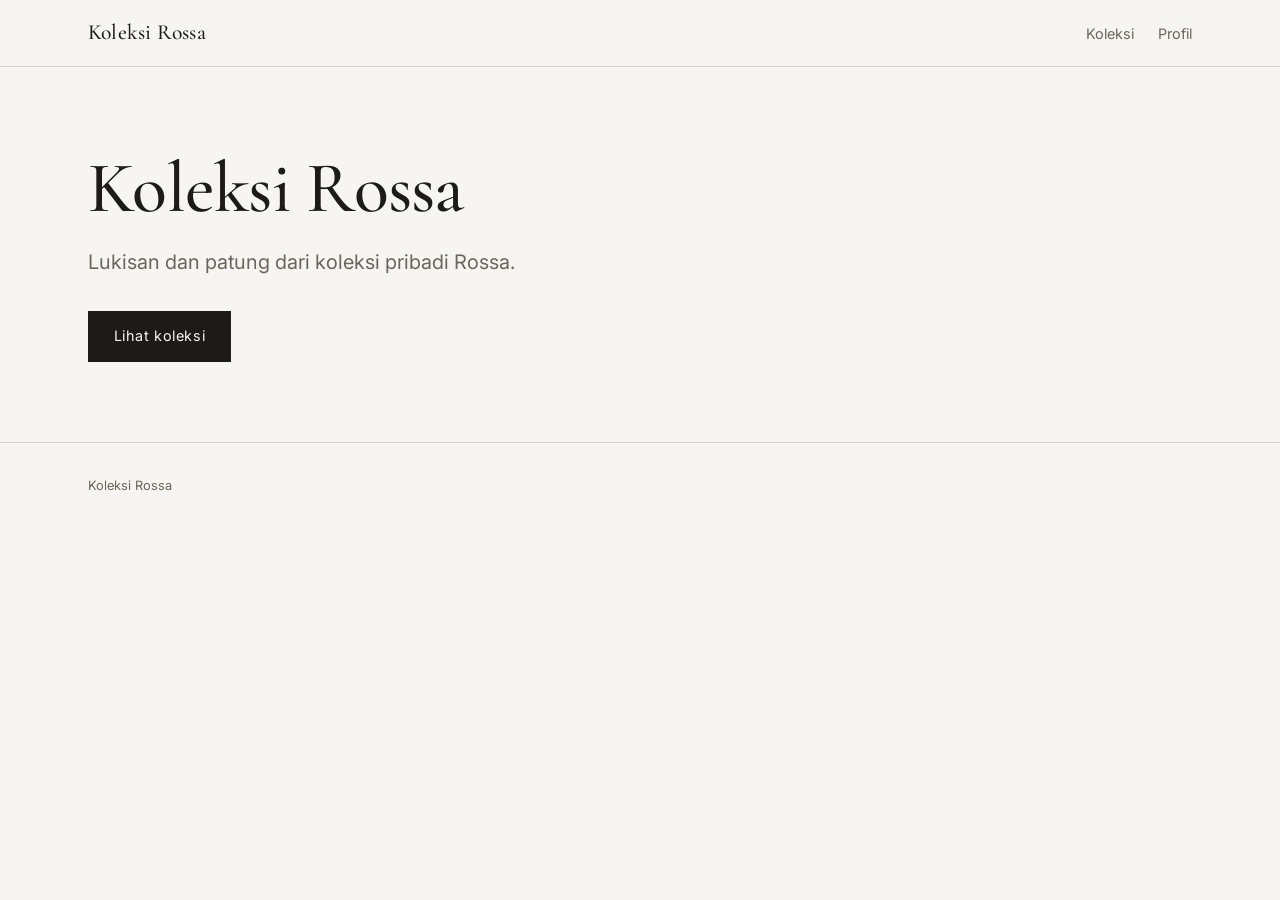
==== index.html @ 0be3bfe4 "Bangun katalog statis Koleksi Rossa Beranda, koleksi dengan filter berbasis kategori tayang, detail " ====
<!doctype html>
<html lang="id">
<head>
<meta charset="utf-8">
<meta name="viewport" content="width=device-width, initial-scale=1">
<title>Koleksi Rossa</title>
<meta name="description" content="Lukisan dan patung dari koleksi pribadi Rossa.">
<link rel="preconnect" href="https://fonts.googleapis.com">
<link rel="preconnect" href="https://fonts.gstatic.com" crossorigin>
<link rel="stylesheet" href="https://fonts.googleapis.com/css2?family=Cormorant+Garamond:ital,wght@0,500;1,500&family=Inter:wght@400;500&display=swap">
<link rel="stylesheet" href="assets/style.css">
</head>
<body data-page="home">
<header class="site-header">
  <div class="wrap">
    <a class="brand" href="index.html">Koleksi Rossa</a>
    <nav class="site-nav" aria-label="Utama">
      <a href="koleksi.html">Koleksi</a>
      <a href="profil.html">Profil</a>
    </nav>
  </div>
</header>
<main>
  <div class="wrap">
    <h1>Koleksi Rossa</h1>
    <p class="lede">Lukisan dan patung dari koleksi pribadi Rossa.</p>
    <a class="button" href="koleksi.html">Lihat koleksi</a>
    <div id="hero"></div>
  </div>
</main>
<footer class="site-footer"><div class="wrap">Koleksi Rossa</div></footer>
<script src="data/catalogue.js"></script>
<script src="assets/app.js"></script>
</body>
</html>
---- assets/style.css ----
:root {
  --bg: #f7f5f1;
  --surface: #efebe4;
  --text: #1d1b18;
  --muted: #6b655c;
  --line: #d9d3c8;
  --accent: #1d1b18;
  --accent-text: #f7f5f1;
  --serif: "Cormorant Garamond", Georgia, "Times New Roman", serif;
  --sans: "Inter", system-ui, -apple-system, "Segoe UI", sans-serif;
  --gutter: clamp(16px, 4vw, 48px);
  --max: 1200px;
}
@media (prefers-color-scheme: dark) {
  :root {
    --bg: #151412; --surface: #1f1d1a; --text: #ece8e1; --muted: #a39c91;
    --line: #34302b; --accent: #ece8e1; --accent-text: #151412;
  }
}

*, *::before, *::after { box-sizing: border-box; }
html { -webkit-text-size-adjust: 100%; }
body {
  margin: 0;
  background: var(--bg);
  color: var(--text);
  font: 400 1rem/1.65 var(--sans);
}
img { max-width: 100%; height: auto; }
a { color: inherit; text-underline-offset: .2em; text-decoration-thickness: 1px; }
a:hover { color: var(--muted); }
:focus-visible { outline: 2px solid var(--text); outline-offset: 3px; }

.wrap { max-width: var(--max); margin: 0 auto; padding: 0 var(--gutter); }

/* Header */
.site-header { border-bottom: 1px solid var(--line); }
.site-header .wrap {
  display: flex; flex-wrap: wrap; gap: .5rem 2rem;
  align-items: baseline; justify-content: space-between;
  padding-top: 1.25rem; padding-bottom: 1.25rem;
}
.brand { font: 500 1.35rem/1.2 var(--serif); text-decoration: none; letter-spacing: .01em; }
.site-nav { display: flex; gap: 1.5rem; font-size: .9rem; }
.site-nav a { text-decoration: none; color: var(--muted); }
.site-nav a[aria-current="page"], .site-nav a:hover { color: var(--text); }

main { padding: clamp(2.5rem, 7vw, 5rem) 0; }

h1, h2, h3 { font-family: var(--serif); font-weight: 500; line-height: 1.15; margin: 0; }
h1 { font-size: clamp(2.4rem, 7vw, 4.5rem); letter-spacing: -.01em; }
h2 { font-size: clamp(1.6rem, 3.5vw, 2.2rem); }
.lede { font-size: clamp(1.05rem, 2vw, 1.25rem); color: var(--muted); max-width: 38ch; margin: 1rem 0 0; }
.eyebrow { font-size: .75rem; letter-spacing: .14em; text-transform: uppercase; color: var(--muted); margin: 0 0 .75rem; }

.button {
  display: inline-block; margin-top: 2rem; padding: .85rem 1.6rem;
  background: var(--accent); color: var(--accent-text);
  text-decoration: none; font-size: .9rem; letter-spacing: .04em;
}
.button:hover { color: var(--accent-text); opacity: .85; }

/* Home */
.hero-figure { margin: clamp(2.5rem, 6vw, 4rem) 0 0; }
.hero-figure img { display: block; width: 100%; }
.hero-figure figcaption, .credit { font-size: .8rem; color: var(--muted); margin-top: .65rem; line-height: 1.5; }

/* Profile */
.profile { display: grid; gap: clamp(2rem, 5vw, 4rem); align-items: start; margin-top: clamp(2rem, 5vw, 3.5rem); }
@media (min-width: 820px) { .profile { grid-template-columns: minmax(0, 430px) minmax(0, 1fr); } }
.bio p { margin: 0 0 1.1rem; max-width: 62ch; font-size: 1.05rem; }

.collector-portrait { margin: 0; max-width: 430px; }
.collector-portrait img {
  display: block;
  width: 100%;
  height: auto;
  aspect-ratio: 4 / 5;
  object-fit: cover;
  object-position: 50% 18%;
  filter: grayscale(1) contrast(.96);
}
.collector-portrait figcaption {
  margin-top: .65rem;
  font-size: .8rem;
  line-height: 1.5;
  color: var(--muted);
}

.coverage, .collector-story {
  margin-top: 2.5rem; padding-top: 1.5rem; border-top: 1px solid var(--line); max-width: 62ch;
}
.coverage h2, .collector-story h2 { font-size: 1.5rem; margin-bottom: .6rem; }
.coverage p, .collector-story p { margin: 0 0 .9rem; }

/* Collection */
.filters { display: flex; flex-wrap: wrap; gap: .5rem; margin: 2rem 0 0; padding: 0; list-style: none; }
.filters button {
  font: inherit; font-size: .85rem; cursor: pointer;
  padding: .45rem 1rem; border: 1px solid var(--line); border-radius: 999px;
  background: transparent; color: var(--muted);
}
.filters button[aria-pressed="true"] { background: var(--accent); color: var(--accent-text); border-color: var(--accent); }
.grid {
  display: grid; gap: clamp(1.5rem, 4vw, 3rem) clamp(1rem, 3vw, 2rem);
  grid-template-columns: repeat(auto-fill, minmax(min(100%, 240px), 1fr));
  margin: 2.5rem 0 0; padding: 0; list-style: none;
}
.card a { display: block; text-decoration: none; }
.card .thumb { background: var(--surface); aspect-ratio: 4 / 5; display: flex; align-items: center; justify-content: center; overflow: hidden; }
.card .thumb img { width: 100%; height: 100%; object-fit: contain; }
.card .meta { margin-top: .8rem; }
.card .artist { display: block; font-size: .8rem; letter-spacing: .06em; text-transform: uppercase; color: var(--muted); }
.card .title { display: block; font: italic 500 1.25rem/1.3 var(--serif); margin-top: .2rem; }
.card .year { display: block; font-size: .85rem; color: var(--muted); }
.empty { margin-top: 2.5rem; color: var(--muted); max-width: 48ch; }

/* Work detail */
.back { display: inline-block; font-size: .9rem; color: var(--muted); margin-bottom: 2rem; }
.work { display: grid; gap: clamp(2rem, 5vw, 4rem); align-items: start; }
@media (min-width: 900px) { .work { grid-template-columns: minmax(0, 3fr) minmax(0, 2fr); } }
.work-figure { margin: 0; }
.work-figure img { display: block; width: auto; max-width: 100%; max-height: 85vh; margin: 0 auto; }
.work-info .artist { font-size: .85rem; letter-spacing: .08em; text-transform: uppercase; color: var(--muted); margin: 0 0 .5rem; }
.work-info h1 { font-size: clamp(2rem, 5vw, 3rem); font-style: italic; }
.specs { margin: 1.75rem 0 0; display: grid; grid-template-columns: max-content 1fr; gap: .5rem 1.5rem; font-size: .95rem; }
.specs dt { color: var(--muted); }
.specs dd { margin: 0; }
.note { margin-top: 2rem; padding-top: 1.25rem; border-top: 1px solid var(--line); }
.note h2 { font-size: 1.25rem; margin-bottom: .5rem; }
.details { display: grid; gap: 1.5rem; grid-template-columns: repeat(auto-fill, minmax(min(100%, 280px), 1fr)); margin: clamp(2.5rem, 6vw, 4rem) 0 0; }
.details figure { margin: 0; }
.details img { display: block; width: 100%; }

.site-footer { border-top: 1px solid var(--line); padding: 2rem 0; font-size: .8rem; color: var(--muted); }
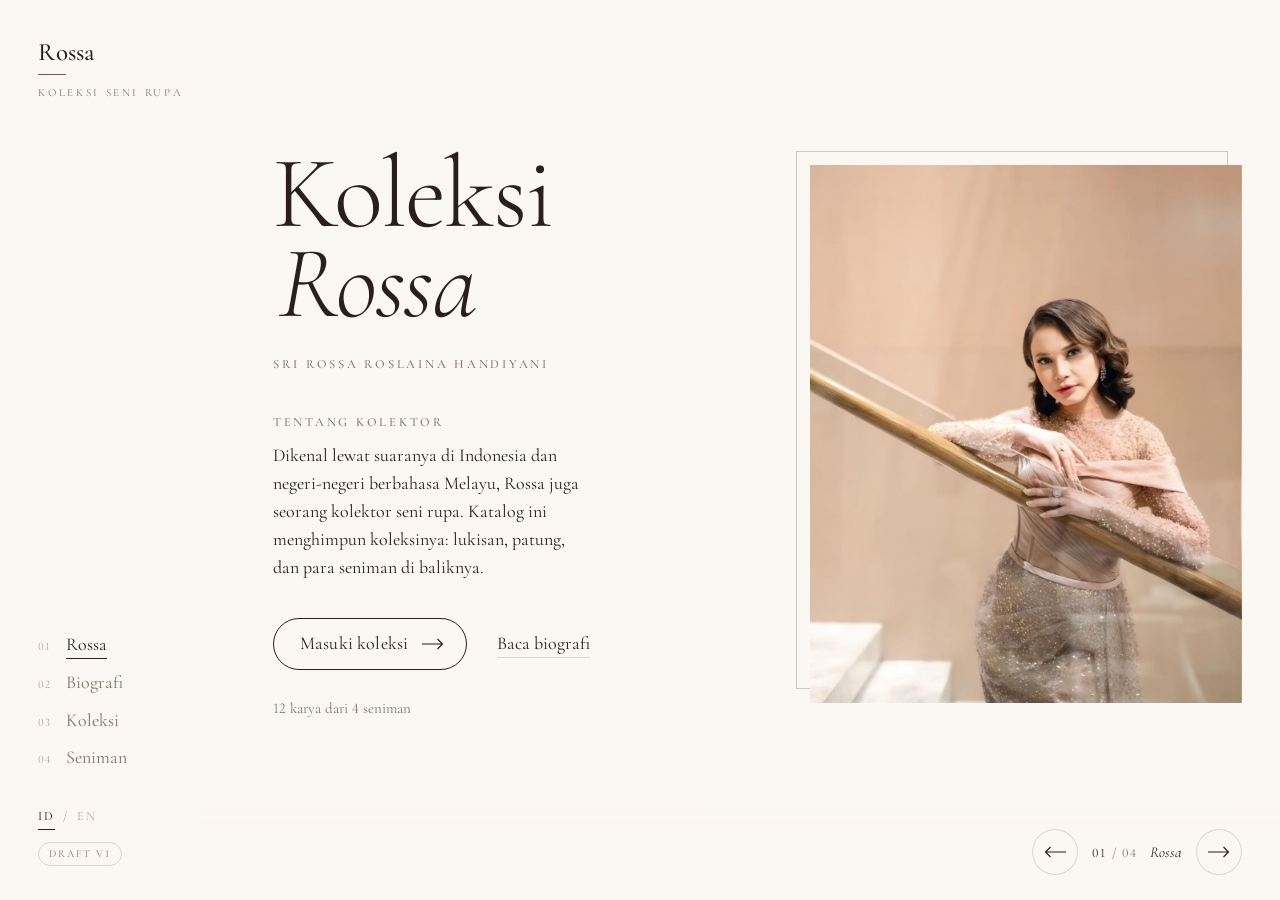
==== commit 72071b9a: "Impor Draft v1 situs e-katalog sebagai dasar Menggantikan versi statis sederhana dengan Draft v1 yan" ====
--- a/index.html
+++ b/index.html
@@ -1,35 +1,25 @@
 <!doctype html>
 <html lang="id">
 <head>
-<meta charset="utf-8">
-<meta name="viewport" content="width=device-width, initial-scale=1">
-<title>Koleksi Rossa</title>
-<meta name="description" content="Lukisan dan patung dari koleksi pribadi Rossa.">
-<link rel="preconnect" href="https://fonts.googleapis.com">
-<link rel="preconnect" href="https://fonts.gstatic.com" crossorigin>
-<link rel="stylesheet" href="https://fonts.googleapis.com/css2?family=Cormorant+Garamond:ital,wght@0,500;1,500&family=Inter:wght@400;500&display=swap">
-<link rel="stylesheet" href="assets/style.css">
+  <meta charset="utf-8">
+  <meta name="viewport" content="width=device-width, initial-scale=1, viewport-fit=cover">
+  <title>Rossa · Koleksi Seni Rupa</title>
+  <meta name="description" content="Katalog koleksi seni rupa Rossa: lukisan, patung, dan para senimannya.">
+  <meta name="theme-color" content="#FBF7F2">
+  <meta property="og:title" content="Rossa · Koleksi Seni Rupa">
+  <meta property="og:description" content="Katalog koleksi seni rupa Rossa: lukisan, patung, dan para senimannya.">
+  <meta property="og:image" content="images/rossa/rossa-portrait.jpg">
+  <link rel="stylesheet" href="assets/style.css">
 </head>
-<body data-page="home">
-<header class="site-header">
-  <div class="wrap">
-    <a class="brand" href="index.html">Koleksi Rossa</a>
-    <nav class="site-nav" aria-label="Utama">
-      <a href="koleksi.html">Koleksi</a>
-      <a href="profil.html">Profil</a>
-    </nav>
-  </div>
-</header>
-<main>
-  <div class="wrap">
-    <h1>Koleksi Rossa</h1>
-    <p class="lede">Lukisan dan patung dari koleksi pribadi Rossa.</p>
-    <a class="button" href="koleksi.html">Lihat koleksi</a>
-    <div id="hero"></div>
-  </div>
-</main>
-<footer class="site-footer"><div class="wrap">Koleksi Rossa</div></footer>
-<script src="data/catalogue.js"></script>
-<script src="assets/app.js"></script>
+<body data-room="silk">
+  <button class="skip-link" type="button" id="skip">Langsung ke konten</button>
+  <header class="side" id="side"></header>
+  <div class="menu" id="menu" hidden></div>
+  <main id="main" tabindex="-1"></main>
+  <div class="dock" id="dock"></div>
+  <div class="peek" id="peek" aria-hidden="true"></div>
+  <noscript><p class="noscript">Aktifkan JavaScript untuk melihat katalog ini.</p></noscript>
+  <script src="content.js"></script>
+  <script src="assets/app.js"></script>
 </body>
 </html>
--- a/assets/style.css
+++ b/assets/style.css
@@ -1,135 +1,500 @@
-:root {
-  --bg: #f7f5f1;
-  --surface: #efebe4;
-  --text: #1d1b18;
-  --muted: #6b655c;
-  --line: #d9d3c8;
-  --accent: #1d1b18;
-  --accent-text: #f7f5f1;
-  --serif: "Cormorant Garamond", Georgia, "Times New Roman", serif;
-  --sans: "Inter", system-ui, -apple-system, "Segoe UI", sans-serif;
-  --gutter: clamp(16px, 4vw, 48px);
-  --max: 1200px;
-}
-@media (prefers-color-scheme: dark) {
-  :root {
-    --bg: #151412; --surface: #1f1d1a; --text: #ece8e1; --muted: #a39c91;
-    --line: #34302b; --accent: #ece8e1; --accent-text: #151412;
+/* Rossa · Koleksi Seni Rupa
+   Tampilan situs. Konten diedit di content.js, bukan di sini. */
+
+/* ---------- Huruf: Cormorant Garamond (SIL Open Font License) ---------- */
+@font-face{font-family:"Cormorant Garamond";font-style:normal;font-weight:300;font-display:swap;src:url("fonts/cormorant-garamond-latin-300-normal.woff2") format("woff2")}
+@font-face{font-family:"Cormorant Garamond";font-style:normal;font-weight:400;font-display:swap;src:url("fonts/cormorant-garamond-latin-400-normal.woff2") format("woff2")}
+@font-face{font-family:"Cormorant Garamond";font-style:normal;font-weight:500;font-display:swap;src:url("fonts/cormorant-garamond-latin-500-normal.woff2") format("woff2")}
+@font-face{font-family:"Cormorant Garamond";font-style:normal;font-weight:600;font-display:swap;src:url("fonts/cormorant-garamond-latin-600-normal.woff2") format("woff2")}
+@font-face{font-family:"Cormorant Garamond";font-style:italic;font-weight:300;font-display:swap;src:url("fonts/cormorant-garamond-latin-300-italic.woff2") format("woff2")}
+@font-face{font-family:"Cormorant Garamond";font-style:italic;font-weight:400;font-display:swap;src:url("fonts/cormorant-garamond-latin-400-italic.woff2") format("woff2")}
+@font-face{font-family:"Cormorant Garamond";font-style:italic;font-weight:500;font-display:swap;src:url("fonts/cormorant-garamond-latin-500-italic.woff2") format("woff2")}
+
+/* ---------- Ukuran dasar ---------- */
+:root{
+  --serif:"Cormorant Garamond","Cormorant",Garamond,"Times New Roman",serif;
+  --side-w:clamp(196px,15vw,236px);
+  --top-h:64px;
+  --dock-h:96px;
+  --pad:clamp(20px,3vw,44px);
+  --ease:cubic-bezier(.22,.61,.36,1);
+  --room-t:.8s;
+}
+
+/* ---------- Ruang (palet warna) ----------
+   silk   : halaman umum, gading hangat
+   linen  : ruang lukisan, peach linen dari latar potret Rossa
+   velvet : ruang patung, beludru gelap dengan aksen champagne
+   stone  : abu batu, cadangan untuk kategori baru
+   olive  : hijau zaitun gelap, cadangan untuk kategori baru */
+body{
+  --bg:#FBF7F2; --ink:#2B1F1C; --muted:#86736A; --soft:#B5A399;
+  --line:rgba(43,31,28,.15); --wire:rgba(43,31,28,.34);
+  --accent:#8A4E47; --glow:rgba(255,255,255,.92);
+  --floor:#EDE3DA; --plinth:#FFFFFF; --plinth-shade:#ECE4DC;
+  --pill:rgba(255,255,255,.7); --pill-line:rgba(43,31,28,.13);
+  --bar:#D3C5BC; --bar-on:#2B1F1C; --frame:rgba(43,31,28,.22);
+}
+body[data-room="linen"]{
+  --bg:#F2E5DB; --muted:#86695E; --soft:#B99F92;
+  --wire:rgba(43,31,28,.36); --glow:rgba(255,250,245,.92);
+  --floor:#E6D4C7; --plinth:#FCF8F4; --plinth-shade:#EADBD0;
+  --pill:rgba(255,251,247,.66); --bar:#CDB4A7;
+}
+body[data-room="velvet"]{
+  --bg:#231B1B; --ink:#F1E8E0; --muted:#AE9C92; --soft:#75655E;
+  --line:rgba(241,232,224,.14); --wire:rgba(241,232,224,.26);
+  --accent:#CFAE7C; --glow:rgba(255,222,190,.10);
+  --floor:#191313; --plinth:#ECE4DB; --plinth-shade:#C3B6A9;
+  --pill:rgba(255,255,255,.05); --pill-line:rgba(241,232,224,.15);
+  --bar:#5C4E48; --bar-on:#F1E8E0; --frame:rgba(241,232,224,.22);
+}
+body[data-room="stone"]{
+  --bg:#E6E3DE; --muted:#78716B; --soft:#A9A29B;
+  --accent:#6E5847; --glow:rgba(255,255,255,.8);
+  --floor:#D8D3CC; --plinth:#F7F5F2; --plinth-shade:#DAD5CE; --bar:#BEB7AF;
+}
+body[data-room="olive"]{
+  --bg:#2E3027; --ink:#EEEDE4; --muted:#A6A894; --soft:#686A5C;
+  --line:rgba(238,237,228,.14); --wire:rgba(238,237,228,.26);
+  --accent:#CBB78B; --glow:rgba(240,235,200,.08);
+  --floor:#24261F; --plinth:#E9E7DD; --plinth-shade:#C4C2B5;
+  --pill:rgba(255,255,255,.05); --pill-line:rgba(238,237,228,.15);
+  --bar:#57594C; --bar-on:#EEEDE4; --frame:rgba(238,237,228,.22);
+}
+
+/* ---------- Dasar ---------- */
+*,*::before,*::after{box-sizing:border-box}
+html{-webkit-text-size-adjust:100%;text-size-adjust:100%}
+body{
+  margin:0; min-height:100vh;
+  font-family:var(--serif); font-weight:400;
+  font-size:clamp(18px,1.2vw,20px); line-height:1.6;
+  background-color:var(--bg); color:var(--ink);
+  -webkit-font-smoothing:antialiased; -moz-osx-font-smoothing:grayscale;
+  font-kerning:normal; font-variant-numeric:oldstyle-nums proportional-nums;
+  transition:background-color var(--room-t) var(--ease), color var(--room-t) var(--ease);
+}
+a{color:inherit;text-decoration:none}
+img{display:block;max-width:100%}
+button{font:inherit;color:inherit;background:none;border:0;padding:0;margin:0;cursor:pointer}
+h1,h2,h3,p{margin:0}
+em{font-style:italic}
+:focus-visible{outline:1px solid var(--accent);outline-offset:4px}
+main{display:block;outline:none}
+main:focus{outline:none}
+.noscript{padding:40px;font-size:20px}
+
+.skip-link{position:fixed;z-index:100;left:12px;top:-80px;padding:10px 16px;background:var(--ink);color:var(--bg);font-size:16px}
+.skip-link:focus{top:12px}
+
+.label{font-size:12.5px;font-weight:500;letter-spacing:.22em;text-transform:uppercase;color:var(--muted);font-variant-numeric:lining-nums;transition:color var(--room-t) var(--ease)}
+.muted{color:var(--muted);transition:color var(--room-t) var(--ease)}
+.link-u{box-shadow:inset 0 -1px 0 var(--line);transition:box-shadow .3s var(--ease),color .3s}
+.link-u:hover{box-shadow:inset 0 -1px 0 currentColor}
+.arrow{display:inline-block;flex:0 0 auto}
+
+.btn-pill{
+  display:inline-flex;align-items:center;gap:14px;height:52px;padding:0 22px 0 26px;
+  border:1px solid var(--ink);border-radius:999px;font-size:18px;letter-spacing:.01em;
+  transition:background-color .35s var(--ease),color .35s var(--ease),border-color var(--room-t);
+}
+.btn-pill:hover{background:var(--ink);color:var(--bg)}
+
+/* ---------- Kolom samping (desktop) ---------- */
+.side{
+  position:fixed;z-index:40;left:0;top:0;bottom:0;width:var(--side-w);
+  padding:40px 0 34px var(--pad);
+  display:flex;flex-direction:column;justify-content:space-between;
+  pointer-events:none;color:var(--ink);
+}
+.side > *{pointer-events:auto}
+.brand{display:inline-flex;flex-direction:column;gap:9px;width:max-content}
+.brand-name{font-size:25px;line-height:1;font-weight:500;letter-spacing:.01em}
+.brand-rule{display:block;width:28px;height:1px;background:var(--accent);transition:background-color var(--room-t)}
+.brand-sub{font-size:11px;letter-spacing:.24em;text-transform:uppercase;color:var(--muted);transition:color var(--room-t)}
+.side-bottom{display:grid;gap:30px}
+.side-nav ol{list-style:none;margin:0;padding:0;display:grid;gap:9px}
+.side-nav a{display:inline-flex;align-items:baseline;gap:12px;font-size:18px;color:var(--muted);transition:color .3s}
+.side-nav a:hover{color:var(--ink)}
+.side-nav .n{font-size:11.5px;letter-spacing:.08em;color:var(--soft);font-variant-numeric:lining-nums;min-width:16px;transition:color var(--room-t)}
+.side-nav a[aria-current="page"]{color:var(--ink)}
+.side-nav a[aria-current="page"] .t{box-shadow:inset 0 -1px 0 currentColor}
+.side-foot{display:grid;gap:12px;justify-items:start}
+.lang{display:flex;align-items:center;gap:8px;font-size:12.5px;letter-spacing:.16em;color:var(--soft)}
+.lang button{padding:4px 0;color:var(--soft);letter-spacing:.16em;transition:color .3s}
+.lang button:hover{color:var(--ink)}
+.lang button[aria-pressed="true"]{color:var(--ink);box-shadow:inset 0 -1px 0 currentColor}
+.draft-tag{display:inline-block;padding:3px 10px 2px;border:1px solid var(--line);border-radius:999px;font-size:10.5px;letter-spacing:.18em;text-transform:uppercase;color:var(--muted);white-space:nowrap;font-variant-numeric:lining-nums}
+.contact-link{font-size:15px;color:var(--muted)}
+.menu-btn{display:none}
+.side > .draft-tag{display:none}
+.menu .brand{flex-direction:row;align-items:center;gap:12px}
+.menu .brand-name{font-size:22px}
+.menu .brand-rule{width:26px;background:var(--muted)}
+.end-link{display:block;width:max-content;max-width:100%;transition:color .3s}
+.end-link:hover{color:var(--accent)}
+
+main{margin-left:var(--side-w);min-height:100vh}
+
+/* ---------- Menu (ponsel) ---------- */
+.menu{
+  position:fixed;inset:0;z-index:60;background:var(--bg);color:var(--ink);
+  display:flex;flex-direction:column;padding:12px 16px calc(28px + env(safe-area-inset-bottom)) 20px;
+}
+.menu[hidden]{display:none}
+.menu-top{display:flex;align-items:center;justify-content:space-between;height:52px}
+.menu nav{margin-top:auto}
+.menu nav ol{list-style:none;margin:0;padding:0;display:grid;gap:6px}
+.menu nav a{display:flex;align-items:baseline;gap:16px;font-size:44px;line-height:1.12;font-weight:300}
+.menu nav a .n{font-size:13px;letter-spacing:.1em;color:var(--soft);font-variant-numeric:lining-nums;min-width:20px}
+.menu nav a[aria-current="page"] .t{font-style:italic}
+.menu-foot{display:flex;align-items:center;justify-content:space-between;margin-top:40px}
+
+/* ---------- Dok bawah ---------- */
+.dock{
+  position:fixed;z-index:35;left:var(--side-w);right:0;bottom:0;height:var(--dock-h);
+  display:flex;align-items:center;gap:22px;padding:0 var(--pad);
+  pointer-events:none;color:var(--ink);
+}
+.dock > *{pointer-events:auto}
+.dock-walk{display:flex;align-items:center;gap:18px;margin:0 auto 0 clamp(0px,8vw,150px)}
+.dock-count{display:grid;justify-items:end;line-height:1.2;min-width:120px}
+.dock-count .ch{font-style:italic;font-size:16px}
+.dock-count .num{font-size:12.5px;letter-spacing:.12em;color:var(--muted);font-variant-numeric:lining-nums;transition:color var(--room-t)}
+.minimap{
+  display:flex;align-items:flex-end;gap:3px;height:38px;padding:8px 16px;max-width:min(52vw,560px);overflow:hidden;
+  border-radius:999px;background:var(--pill);border:1px solid var(--pill-line);
+  -webkit-backdrop-filter:blur(8px);backdrop-filter:blur(8px);
+  transition:background-color var(--room-t),border-color var(--room-t);
+}
+.minimap .bar{flex:0 0 auto;width:6px;min-height:5px;background:var(--bar);border-radius:1px;transition:background-color .3s}
+.minimap .bar:hover{background:var(--muted)}
+.minimap .bar[aria-current="true"]{background:var(--bar-on)}
+.minimap .gap{flex:0 0 auto;width:9px}
+.minimap.dense .bar{width:3px}
+.minimap.dense{gap:2px}
+.pager{display:flex;align-items:center;gap:14px;margin-left:auto}
+.circle{
+  width:46px;height:46px;border-radius:50%;border:1px solid var(--line);
+  display:inline-grid;place-items:center;color:var(--ink);background-color:var(--bg);
+  transition:border-color .3s,background-color .3s,color .3s;
+}
+.circle:hover{border-color:var(--ink)}
+.pager-label{display:flex;align-items:baseline;gap:6px;font-size:13px;letter-spacing:.1em;color:var(--muted);font-variant-numeric:lining-nums;white-space:nowrap}
+.pager-label .cur{color:var(--ink)}
+.pager-label .name{font-style:italic;font-size:15px;letter-spacing:0;margin-left:6px;color:var(--ink);max-width:180px;overflow:hidden;text-overflow:ellipsis}
+
+.dock-walk{transition:opacity .35s var(--ease),visibility .35s}
+.dock.walk-off .dock-walk{opacity:0;visibility:hidden}
+.dock.solo{background:linear-gradient(to top,var(--bg) 42%,transparent)}
+.dock.solo.on-stage{background:none}
+
+.view-toggle{position:fixed;z-index:36;top:36px;right:var(--pad);display:flex;gap:18px;font-size:16px}
+.view-toggle a{color:var(--muted);transition:color .3s}
+.view-toggle a:hover{color:var(--ink)}
+.view-toggle a[aria-current="page"]{color:var(--ink);box-shadow:inset 0 -1px 0 currentColor}
+
+/* ---------- Jelajah (dinding galeri horizontal) ---------- */
+.walk{position:relative;margin-left:calc(-1 * var(--side-w));width:calc(100% + var(--side-w))}
+.walk-sticky{position:sticky;top:0;height:100vh;height:100svh;overflow:hidden}
+@media (min-width:900px){
+  /* karya memudar saat lewat di bawah kolom samping, supaya menu tetap terbaca */
+  .walk-sticky{
+    -webkit-mask-image:linear-gradient(to right,transparent calc(var(--side-w) - 64px),#000 calc(var(--side-w) + 28px));
+    mask-image:linear-gradient(to right,transparent calc(var(--side-w) - 64px),#000 calc(var(--side-w) + 28px));
   }
 }
-
-*, *::before, *::after { box-sizing: border-box; }
-html { -webkit-text-size-adjust: 100%; }
-body {
-  margin: 0;
-  background: var(--bg);
-  color: var(--text);
-  font: 400 1rem/1.65 var(--sans);
-}
-img { max-width: 100%; height: auto; }
-a { color: inherit; text-underline-offset: .2em; text-decoration-thickness: 1px; }
-a:hover { color: var(--muted); }
-:focus-visible { outline: 2px solid var(--text); outline-offset: 3px; }
-
-.wrap { max-width: var(--max); margin: 0 auto; padding: 0 var(--gutter); }
-
-/* Header */
-.site-header { border-bottom: 1px solid var(--line); }
-.site-header .wrap {
-  display: flex; flex-wrap: wrap; gap: .5rem 2rem;
-  align-items: baseline; justify-content: space-between;
-  padding-top: 1.25rem; padding-bottom: 1.25rem;
-}
-.brand { font: 500 1.35rem/1.2 var(--serif); text-decoration: none; letter-spacing: .01em; }
-.site-nav { display: flex; gap: 1.5rem; font-size: .9rem; }
-.site-nav a { text-decoration: none; color: var(--muted); }
-.site-nav a[aria-current="page"], .site-nav a:hover { color: var(--text); }
-
-main { padding: clamp(2.5rem, 7vw, 5rem) 0; }
-
-h1, h2, h3 { font-family: var(--serif); font-weight: 500; line-height: 1.15; margin: 0; }
-h1 { font-size: clamp(2.4rem, 7vw, 4.5rem); letter-spacing: -.01em; }
-h2 { font-size: clamp(1.6rem, 3.5vw, 2.2rem); }
-.lede { font-size: clamp(1.05rem, 2vw, 1.25rem); color: var(--muted); max-width: 38ch; margin: 1rem 0 0; }
-.eyebrow { font-size: .75rem; letter-spacing: .14em; text-transform: uppercase; color: var(--muted); margin: 0 0 .75rem; }
-
-.button {
-  display: inline-block; margin-top: 2rem; padding: .85rem 1.6rem;
-  background: var(--accent); color: var(--accent-text);
-  text-decoration: none; font-size: .9rem; letter-spacing: .04em;
-}
-.button:hover { color: var(--accent-text); opacity: .85; }
-
-/* Home */
-.hero-figure { margin: clamp(2.5rem, 6vw, 4rem) 0 0; }
-.hero-figure img { display: block; width: 100%; }
-.hero-figure figcaption, .credit { font-size: .8rem; color: var(--muted); margin-top: .65rem; line-height: 1.5; }
-
-/* Profile */
-.profile { display: grid; gap: clamp(2rem, 5vw, 4rem); align-items: start; margin-top: clamp(2rem, 5vw, 3.5rem); }
-@media (min-width: 820px) { .profile { grid-template-columns: minmax(0, 430px) minmax(0, 1fr); } }
-.bio p { margin: 0 0 1.1rem; max-width: 62ch; font-size: 1.05rem; }
-
-.collector-portrait { margin: 0; max-width: 430px; }
-.collector-portrait img {
-  display: block;
-  width: 100%;
-  height: auto;
-  aspect-ratio: 4 / 5;
-  object-fit: cover;
-  object-position: 50% 18%;
-  filter: grayscale(1) contrast(.96);
-}
-.collector-portrait figcaption {
-  margin-top: .65rem;
-  font-size: .8rem;
-  line-height: 1.5;
-  color: var(--muted);
-}
-
-.coverage, .collector-story {
-  margin-top: 2.5rem; padding-top: 1.5rem; border-top: 1px solid var(--line); max-width: 62ch;
-}
-.coverage h2, .collector-story h2 { font-size: 1.5rem; margin-bottom: .6rem; }
-.coverage p, .collector-story p { margin: 0 0 .9rem; }
-
-/* Collection */
-.filters { display: flex; flex-wrap: wrap; gap: .5rem; margin: 2rem 0 0; padding: 0; list-style: none; }
-.filters button {
-  font: inherit; font-size: .85rem; cursor: pointer;
-  padding: .45rem 1rem; border: 1px solid var(--line); border-radius: 999px;
-  background: transparent; color: var(--muted);
-}
-.filters button[aria-pressed="true"] { background: var(--accent); color: var(--accent-text); border-color: var(--accent); }
-.grid {
-  display: grid; gap: clamp(1.5rem, 4vw, 3rem) clamp(1rem, 3vw, 2rem);
-  grid-template-columns: repeat(auto-fill, minmax(min(100%, 240px), 1fr));
-  margin: 2.5rem 0 0; padding: 0; list-style: none;
-}
-.card a { display: block; text-decoration: none; }
-.card .thumb { background: var(--surface); aspect-ratio: 4 / 5; display: flex; align-items: center; justify-content: center; overflow: hidden; }
-.card .thumb img { width: 100%; height: 100%; object-fit: contain; }
-.card .meta { margin-top: .8rem; }
-.card .artist { display: block; font-size: .8rem; letter-spacing: .06em; text-transform: uppercase; color: var(--muted); }
-.card .title { display: block; font: italic 500 1.25rem/1.3 var(--serif); margin-top: .2rem; }
-.card .year { display: block; font-size: .85rem; color: var(--muted); }
-.empty { margin-top: 2.5rem; color: var(--muted); max-width: 48ch; }
-
-/* Work detail */
-.back { display: inline-block; font-size: .9rem; color: var(--muted); margin-bottom: 2rem; }
-.work { display: grid; gap: clamp(2rem, 5vw, 4rem); align-items: start; }
-@media (min-width: 900px) { .work { grid-template-columns: minmax(0, 3fr) minmax(0, 2fr); } }
-.work-figure { margin: 0; }
-.work-figure img { display: block; width: auto; max-width: 100%; max-height: 85vh; margin: 0 auto; }
-.work-info .artist { font-size: .85rem; letter-spacing: .08em; text-transform: uppercase; color: var(--muted); margin: 0 0 .5rem; }
-.work-info h1 { font-size: clamp(2rem, 5vw, 3rem); font-style: italic; }
-.specs { margin: 1.75rem 0 0; display: grid; grid-template-columns: max-content 1fr; gap: .5rem 1.5rem; font-size: .95rem; }
-.specs dt { color: var(--muted); }
-.specs dd { margin: 0; }
-.note { margin-top: 2rem; padding-top: 1.25rem; border-top: 1px solid var(--line); }
-.note h2 { font-size: 1.25rem; margin-bottom: .5rem; }
-.details { display: grid; gap: 1.5rem; grid-template-columns: repeat(auto-fill, minmax(min(100%, 280px), 1fr)); margin: clamp(2.5rem, 6vw, 4rem) 0 0; }
-.details figure { margin: 0; }
-.details img { display: block; width: 100%; }
-
-.site-footer { border-top: 1px solid var(--line); padding: 2rem 0; font-size: .8rem; color: var(--muted); }
+.walk-track{position:absolute;left:0;top:0;height:100%;display:flex;will-change:transform}
+.wi{position:relative;flex:0 0 auto;height:100%}
+.floor{
+  position:absolute;left:0;right:0;bottom:0;
+  background-color:var(--floor);
+  background-image:linear-gradient(to bottom,rgba(0,0,0,.035),rgba(0,0,0,0) 30%,rgba(0,0,0,.12));
+  box-shadow:inset 0 1px 0 rgba(0,0,0,.05);
+  transition:background-color var(--room-t) var(--ease);
+}
+.floor.fade-in{-webkit-mask-image:linear-gradient(to right,transparent,#000 240px);mask-image:linear-gradient(to right,transparent,#000 240px)}
+.wire{position:absolute;top:0;width:1px;background:var(--wire);transition:background-color var(--room-t)}
+.glow{position:absolute;border-radius:50%;pointer-events:none;background:radial-gradient(closest-side,var(--glow),rgba(255,255,255,0));transition:background var(--room-t)}
+.wi-link{position:static;display:inline}
+.wi-link:focus-visible{outline:none}
+.wi-link:focus-visible .art{outline:1px solid var(--accent);outline-offset:8px}
+
+/* karya */
+.art{position:absolute;display:block}
+.art.hang{box-shadow:0 1px 2px rgba(0,0,0,.14),0 22px 38px -22px rgba(0,0,0,.5)}
+.art.hang.round{border-radius:50%}
+.art.hang.round .ph,.art.hang.round img{border-radius:50%}
+.art img{width:100%;height:100%;object-fit:contain}
+.art.sculpt img{object-position:50% 100%;filter:drop-shadow(0 16px 18px rgba(0,0,0,.3))}
+.art.has-img{box-shadow:none}
+.art.hang.has-img img{box-shadow:0 1px 2px rgba(0,0,0,.14),0 22px 38px -22px rgba(0,0,0,.5)}
+.art.hang.round.has-img img{object-fit:cover}
+
+/* bidang pengganti saat foto belum ada */
+.ph{
+  position:absolute;inset:0;overflow:hidden;
+  background-color:var(--tone,#B9A79D);
+  background-image:
+    radial-gradient(120% 90% at 28% 18%,rgba(255,255,255,.22),rgba(255,255,255,0) 60%),
+    linear-gradient(160deg,rgba(255,255,255,.07),rgba(0,0,0,.2)),
+    url("data:image/svg+xml,%3Csvg xmlns='http://www.w3.org/2000/svg' width='180' height='180'%3E%3Cfilter id='n'%3E%3CfeTurbulence type='fractalNoise' baseFrequency='.85' numOctaves='2' stitchTiles='stitch'/%3E%3CfeColorMatrix values='0 0 0 0 .5 0 0 0 0 .5 0 0 0 0 .5 0 0 0 .6 0'/%3E%3C/filter%3E%3Crect width='100%25' height='100%25' filter='url(%23n)'/%3E%3C/svg%3E");
+  background-blend-mode:normal,normal,soft-light;
+}
+.art.sculpt .ph{
+  border-radius:var(--shape,46% 46% 12% 12% / 36% 36% 9% 9%);
+  background-image:
+    radial-gradient(70% 55% at 34% 24%,rgba(255,255,255,.34),rgba(255,255,255,0) 62%),
+    linear-gradient(to right,rgba(0,0,0,0) 38%,rgba(0,0,0,.3)),
+    url("data:image/svg+xml,%3Csvg xmlns='http://www.w3.org/2000/svg' width='180' height='180'%3E%3Cfilter id='n'%3E%3CfeTurbulence type='fractalNoise' baseFrequency='.85' numOctaves='2' stitchTiles='stitch'/%3E%3CfeColorMatrix values='0 0 0 0 .5 0 0 0 0 .5 0 0 0 0 .5 0 0 0 .6 0'/%3E%3C/filter%3E%3Crect width='100%25' height='100%25' filter='url(%23n)'/%3E%3C/svg%3E");
+  box-shadow:0 18px 22px -16px rgba(0,0,0,.45);
+}
+.ph-label{
+  position:absolute;left:0;right:0;bottom:11%;text-align:center;
+  font-size:10px;font-weight:500;letter-spacing:.2em;text-transform:uppercase;
+  color:rgba(255,255,255,.78);pointer-events:none;padding:0 6px;line-height:1.3;
+}
+.art.small .ph-label{display:none}
+
+/* pedestal */
+.plinth{
+  position:absolute;
+  background:linear-gradient(to right,var(--plinth-shade),var(--plinth) 16%,var(--plinth) 72%,var(--plinth-shade));
+  box-shadow:0 30px 34px -30px rgba(0,0,0,.55);
+  transition:background var(--room-t);
+}
+.plinth::before{content:"";position:absolute;left:0;right:0;top:0;height:5px;background:rgba(255,255,255,.55)}
+.plinth::after{content:"";position:absolute;left:-10%;right:-10%;bottom:-9px;height:16px;background:radial-gradient(closest-side,rgba(0,0,0,.3),rgba(0,0,0,0))}
+
+/* keterangan karya */
+.cap{position:absolute;display:grid;grid-template-columns:30px minmax(0,1fr);column-gap:4px;row-gap:1px;font-size:15px;line-height:1.35;color:var(--ink)}
+.cap > *{grid-column:2}
+.cap .cap-n{grid-column:1;grid-row:1;font-size:12px;letter-spacing:.06em;color:var(--soft);padding-top:5px;font-variant-numeric:lining-nums;transition:color var(--room-t)}
+.cap .cap-t{font-style:italic;font-size:19px;line-height:1.2}
+.cap .cap-a{font-size:14.5px}
+.cap .cap-m{font-size:14px;color:var(--muted);transition:color var(--room-t)}
+.cap .cap-s{font-size:11px;font-weight:500;letter-spacing:.16em;text-transform:uppercase;color:var(--accent);margin-top:4px;transition:color var(--room-t)}
+.wi-link:hover .cap-t{box-shadow:inset 0 -1px 0 currentColor}
+
+/* pembuka bab */
+.intro{position:absolute;left:0}
+.intro .label{display:block}
+.intro-title{font-style:italic;font-weight:300;font-size:clamp(64px,7.2vw,124px);line-height:.95;letter-spacing:-.01em;margin:.18em 0 .3em}
+.intro-text{font-size:clamp(18px,1.45vw,22px);line-height:1.55;color:var(--muted);max-width:30ch;transition:color var(--room-t)}
+.intro-count{display:block;margin-top:14px}
+.intro-hint{display:flex;align-items:center;gap:18px;margin-top:40px;font-size:12px;font-weight:500;letter-spacing:.22em;text-transform:uppercase;color:var(--accent)}
+.intro-hint::after{content:"";width:52px;height:1px;background:currentColor}
+.intro-links{display:flex;flex-wrap:wrap;gap:10px 26px;margin-top:26px;font-size:17px}
+.bench{position:absolute;color:var(--soft);transition:color var(--room-t)}
+.end-title{font-style:italic;font-weight:300;font-size:clamp(48px,5vw,84px);line-height:1;margin:.22em 0 .32em}
+
+/* ---------- Beranda ---------- */
+.home{
+  min-height:100vh;min-height:100svh;
+  display:grid;grid-template-columns:minmax(0,1fr) auto;
+  grid-template-rows:1fr auto auto 1fr;
+  grid-template-areas:". portrait" "head portrait" "body portrait" ". portrait";
+  column-gap:clamp(32px,5vw,96px);
+  padding:72px var(--pad) calc(var(--dock-h) + 8px) clamp(20px,6vw,110px);
+}
+.home-head{grid-area:head}
+.home-body{grid-area:body}
+.home .portrait{grid-area:portrait;align-self:center}
+.home-title{font-weight:300;font-size:clamp(60px,min(8vw,13vh),140px);line-height:.88;letter-spacing:-.018em}
+.home-title .l1,.home-title .l2{display:block;white-space:nowrap}
+.home-title .l2{font-style:italic;padding-left:.05em}
+.home-sub{display:block;margin-top:26px}
+.home-about{margin-top:38px;max-width:34ch}
+.home-about .label{display:block;margin-bottom:10px}
+.home-about p{font-size:clamp(18px,1.35vw,21px);line-height:1.55}
+.home-cta{display:flex;flex-wrap:wrap;align-items:center;gap:18px 30px;margin-top:36px}
+.home-count{display:block;margin-top:26px;font-size:15px;color:var(--muted);font-variant-numeric:lining-nums}
+.portrait{position:relative;margin:0;justify-self:end}
+.portrait::before{content:"";position:absolute;inset:-14px 14px 14px -14px;border:1px solid var(--frame);pointer-events:none}
+.portrait img{position:relative;height:min(calc(100svh - 200px),700px,42vw);width:auto;aspect-ratio:1080/1346;object-fit:cover}
+
+/* ---------- Halaman teks umum ---------- */
+.page{padding:clamp(64px,10vh,118px) var(--pad) calc(var(--dock-h) + 90px) clamp(20px,6vw,110px);max-width:1440px}
+.page-title{font-weight:300;font-style:italic;font-size:clamp(64px,8vw,128px);line-height:.92;letter-spacing:-.012em;margin-top:14px}
+
+/* ---------- Biografi ---------- */
+.bio-head{display:grid;grid-template-columns:minmax(0,1fr) auto;gap:clamp(32px,5vw,96px);align-items:end}
+.bio-title{font-weight:300;font-size:clamp(92px,11.5vw,184px);line-height:.84;letter-spacing:-.02em;margin:16px 0 12px}
+.bio-full{font-style:italic;font-size:clamp(21px,1.9vw,29px);color:var(--muted)}
+.bio-statement{font-style:italic;font-weight:300;font-size:clamp(28px,2.7vw,42px);line-height:1.16;margin-top:40px;max-width:17ch}
+.bio-head .portrait img{height:min(68vh,620px,40vw)}
+.bio-body{display:grid;grid-template-columns:minmax(220px,.5fr) minmax(0,1.5fr);gap:clamp(32px,5vw,96px);margin-top:clamp(72px,11vh,128px)}
+.facts{margin:0;border-top:1px solid var(--line);align-self:start}
+.facts > div{padding:14px 0 15px;border-bottom:1px solid var(--line)}
+.facts dt{font-size:11.5px;font-weight:500;letter-spacing:.2em;text-transform:uppercase;color:var(--muted)}
+.facts dd{margin:5px 0 0;font-size:18px;line-height:1.4}
+.prose p{max-width:62ch;font-size:clamp(19px,1.38vw,21px);line-height:1.68}
+.prose p + p{margin-top:1.05em}
+.milestones{margin-top:clamp(80px,12vh,130px)}
+.ms-list{list-style:none;margin:26px 0 0;padding:0;border-top:1px solid var(--line);max-width:980px}
+.ms-list li{display:grid;grid-template-columns:130px minmax(0,1fr);gap:24px;padding:18px 0;border-bottom:1px solid var(--line);align-items:baseline}
+.ms-year{font-style:italic;font-size:30px;line-height:1;font-variant-numeric:lining-nums}
+.ms-text{font-size:19px;line-height:1.5}
+.page-end{margin-top:clamp(64px,10vh,110px)}
+
+/* ---------- Daftar seniman ---------- */
+.alist{list-style:none;margin:56px 0 0;padding:0;border-top:1px solid var(--line)}
+.alist a{display:grid;grid-template-columns:54px minmax(0,1fr) auto;align-items:baseline;gap:22px;padding:24px 0 22px;border-bottom:1px solid var(--line)}
+.alist .n{font-size:12.5px;letter-spacing:.1em;color:var(--soft);font-variant-numeric:lining-nums}
+.alist .nm{font-weight:300;font-size:clamp(36px,4.4vw,68px);line-height:1.04;transition:color .3s}
+.alist a:hover .nm{color:var(--accent);font-style:italic}
+.alist .meta{text-align:right;font-size:16px;line-height:1.4;color:var(--muted)}
+.peek{position:fixed;z-index:50;left:0;top:0;width:200px;height:200px;pointer-events:none;opacity:0;transition:opacity .25s var(--ease)}
+.peek.on{opacity:1}
+.peek .art{position:absolute}
+
+/* ---------- Halaman seniman ---------- */
+.artist-head{display:grid;grid-template-columns:minmax(0,.9fr) minmax(0,1.1fr);align-content:start;gap:clamp(32px,5vw,96px);padding:clamp(64px,10vh,118px) var(--pad) 64px clamp(20px,6vw,110px);max-width:1440px;min-height:calc(100svh - var(--dock-h) - 70px)}
+.artist-name{font-weight:300;font-style:italic;font-size:clamp(56px,6.4vw,108px);line-height:.95;letter-spacing:-.012em;margin:14px 0 22px}
+.artist-meta{margin:0;display:grid;gap:8px}
+.artist-meta div{display:flex;gap:14px;align-items:baseline}
+.artist-meta dt{font-size:11.5px;font-weight:500;letter-spacing:.2em;text-transform:uppercase;color:var(--muted);min-width:96px}
+.artist-meta dd{margin:0;font-size:18px}
+.artist-portrait{margin-top:28px;width:min(260px,70%)}
+.artist-head .prose{padding-top:clamp(0px,3vh,40px)}
+.section-label{display:flex;align-items:baseline;gap:16px;padding:0 var(--pad) 22px clamp(20px,6vw,110px)}
+
+/* ---------- Halaman karya ---------- */
+.work{position:relative;display:grid;grid-template-columns:minmax(0,1.5fr) minmax(320px,.85fr);min-height:100vh;min-height:100svh}
+.stage{position:absolute;left:0;top:0;width:100%;height:100vh;height:100svh;overflow:hidden}
+.stage .floor{-webkit-mask-image:linear-gradient(to right,transparent,#000 160px);mask-image:linear-gradient(to right,transparent,#000 160px)}
+.stage .art.zoomable{cursor:zoom-in}
+.work-info{grid-column:2;position:relative;z-index:1;align-self:center;padding:clamp(56px,10vh,110px) var(--pad) calc(var(--dock-h) + 30px) clamp(8px,2vw,32px)}
+.back{display:inline-flex;align-items:center;gap:10px;font-size:16px;color:var(--muted);transition:color .3s}
+.back:hover{color:var(--ink)}
+.work-info .label{display:block;margin-top:40px}
+.work-title{font-style:italic;font-weight:300;font-size:clamp(46px,4.6vw,78px);line-height:1;letter-spacing:-.01em;margin:14px 0 10px}
+.work-artist{font-size:23px}
+.work-dl{margin:34px 0 0;border-top:1px solid var(--line);max-width:520px}
+.work-dl div{display:grid;grid-template-columns:132px minmax(0,1fr);gap:16px;padding:12px 0;border-bottom:1px solid var(--line)}
+.work-dl dt{color:var(--muted);font-size:15px;padding-top:2px}
+.work-dl dd{margin:0;font-size:18px;line-height:1.45}
+.work-note{margin-top:26px;max-width:46ch;font-size:19px;line-height:1.6}
+.work-more{display:flex;flex-wrap:wrap;gap:10px 26px;margin-top:28px;font-size:17px}
+
+.lightbox{position:fixed;inset:0;z-index:80;background:rgba(24,19,18,.95);display:grid;place-items:center;padding:4vmin;cursor:zoom-out}
+.lightbox[hidden]{display:none}
+.lightbox img{max-width:100%;max-height:100%;object-fit:contain}
+.lightbox .circle{position:absolute;top:18px;right:18px;color:#F1E8E0;border-color:rgba(241,232,224,.3);background-color:rgba(24,19,18,.6)}
+
+/* ---------- Indeks koleksi ---------- */
+.filters{display:flex;flex-wrap:wrap;gap:10px;margin-top:34px}
+.chip{height:40px;padding:0 18px;border:1px solid var(--line);border-radius:999px;font-size:16px;display:inline-flex;align-items:center;gap:8px;transition:background-color .3s,color .3s,border-color .3s}
+.chip .c{font-size:12px;letter-spacing:.08em;color:var(--muted);font-variant-numeric:lining-nums}
+.chip:hover{border-color:var(--ink)}
+.chip[aria-current="true"]{background:var(--ink);color:var(--bg);border-color:var(--ink)}
+.chip[aria-current="true"] .c{color:inherit;opacity:.7}
+.grid{display:grid;grid-template-columns:repeat(auto-fill,minmax(230px,1fr));gap:56px 34px;margin-top:48px}
+.card{display:block}
+.card-plate{position:relative;height:250px;display:flex;align-items:flex-end;justify-content:center;container-type:size;background:linear-gradient(to bottom,rgba(0,0,0,0),rgba(0,0,0,.035));border-bottom:1px solid var(--line)}
+.card-art{position:relative;aspect-ratio:var(--r);width:min(76cqw,calc(78cqh * var(--r)));margin-bottom:12cqh}
+.card-art.round{border-radius:50%}
+.card-art .ph,.card-art img{position:absolute;inset:0;width:100%;height:100%}
+.card-art img{object-fit:contain}
+.card-art.round .ph,.card-art.round img{border-radius:50%}
+.card-art.hang{box-shadow:0 1px 2px rgba(0,0,0,.12),0 16px 26px -18px rgba(0,0,0,.45)}
+.card-art.has-img{box-shadow:none}
+.card-art.sculpt .ph{border-radius:var(--shape);background-image:radial-gradient(70% 55% at 34% 24%,rgba(255,255,255,.34),rgba(255,255,255,0) 62%),linear-gradient(to right,rgba(0,0,0,0) 38%,rgba(0,0,0,.3))}
+.card-art .ph-label{font-size:9px;bottom:10%}
+.card-meta{display:grid;grid-template-columns:30px minmax(0,1fr);column-gap:4px;margin-top:16px;line-height:1.35}
+.card-meta > *{grid-column:2}
+.card-meta .n{grid-column:1;grid-row:1;font-size:12px;letter-spacing:.06em;color:var(--soft);padding-top:5px;font-variant-numeric:lining-nums}
+.card-meta .t{font-style:italic;font-size:20px}
+.card-meta .a{font-size:15px}
+.card-meta .m{font-size:14px;color:var(--muted)}
+.card:hover .t{box-shadow:inset 0 -1px 0 currentColor}
+.empty{margin-top:40px;color:var(--muted)}
+
+.notfound{min-height:80vh;display:grid;align-content:center;gap:24px}
+
+/* ---------- Transisi halaman ---------- */
+main.enter{animation:pageIn .5s var(--ease) both}
+@keyframes pageIn{from{opacity:0}to{opacity:1}}
+
+/* ---------- Ponsel dan tablet kecil ---------- */
+@media (max-width:899px){
+  .side{
+    bottom:auto;right:0;width:auto;height:var(--top-h);
+    padding:0 12px 0 20px;flex-direction:row;align-items:center;
+    background:var(--bg);transition:background-color var(--room-t) var(--ease);
+  }
+  .brand{flex-direction:row;align-items:center;gap:12px}
+  .brand-name{font-size:22px}
+  .brand-rule{width:26px;background:var(--muted)}
+  .brand-sub{font-size:10.5px}
+  .side-bottom{display:none}
+  .side > .draft-tag{display:inline-block;margin-left:auto;margin-right:10px;font-size:9.5px;padding:2px 8px 1px}
+  .menu-btn{display:inline-grid;place-items:center;width:44px;height:44px;border-radius:50%;border:1px solid var(--line);flex:0 0 auto}
+  main{margin-left:0;padding-top:var(--top-h)}
+
+  .dock{left:0;height:auto;flex-direction:column;gap:10px;padding:10px 16px calc(12px + env(safe-area-inset-bottom));background:linear-gradient(to top,var(--bg) 62%,rgba(0,0,0,0));transition:background var(--room-t)}
+  .dock.solo.on-stage{background:linear-gradient(to top,var(--bg) 62%,rgba(0,0,0,0))}
+  .dock-walk{flex-direction:column-reverse;gap:6px;margin:0;width:100%}
+  .dock-count{display:flex;gap:10px;align-items:baseline;justify-items:center;min-width:0}
+  .minimap{max-width:100%;justify-content:center;height:34px;padding:7px 14px}
+  .pager{margin:0}
+  .circle{width:44px;height:44px}
+  .pager-label .name{display:none}
+
+  .view-toggle{top:calc(var(--top-h) + 12px);right:16px;font-size:15px;gap:14px}
+
+  .walk{margin-left:0;width:100%}
+  .walk .walk-sticky{top:0}
+  .cap{grid-template-columns:26px minmax(0,1fr)}
+  .intro-title{font-size:clamp(50px,14vw,72px)}
+  .intro-text{font-size:18px}
+  .intro-hint{margin-top:26px}
+
+  .home{grid-template-columns:1fr;grid-template-rows:auto;grid-template-areas:"head" "portrait" "body";gap:0;padding:28px 20px 150px}
+  .home-title{font-size:clamp(64px,19vw,96px)}
+  .home-sub{margin-top:18px}
+  .home .portrait{justify-self:stretch;margin:42px 14px 10px 14px}
+  .home .portrait img{height:auto;width:100%}
+  .home-about{margin-top:34px}
+
+  .page{padding:36px 20px 170px}
+  .bio-head{grid-template-columns:1fr}
+  .bio-head .portrait{justify-self:stretch;margin:34px 14px 0 14px}
+  .bio-head .portrait img{height:auto;width:100%}
+  .bio-title{font-size:clamp(84px,25vw,120px)}
+  .bio-statement{margin-top:26px}
+  .bio-body{grid-template-columns:1fr;margin-top:56px}
+  .ms-list li{grid-template-columns:76px minmax(0,1fr);gap:14px}
+  .ms-year{font-size:24px}
+  .ms-text{font-size:18px}
+
+  .alist a{grid-template-columns:34px minmax(0,1fr);gap:12px}
+  .alist .meta{grid-column:2;text-align:left;font-size:15px}
+  .alist .nm{font-size:clamp(34px,10vw,48px)}
+
+  .artist-head{grid-template-columns:1fr;padding:36px 20px 44px;gap:28px;min-height:0}
+  .section-label{padding:0 20px 16px}
+
+  .work{grid-template-columns:1fr}
+  .stage{position:relative;width:auto;height:62svh;min-height:380px}
+  .work-info{grid-column:1;padding:30px 20px 170px}
+  .work-info .label{margin-top:28px}
+
+  .grid{grid-template-columns:repeat(2,minmax(0,1fr));gap:40px 16px}
+  .card-plate{height:180px}
+  .card-meta{grid-template-columns:22px minmax(0,1fr)}
+  .card-meta .t{font-size:18px}
+}
+@media (max-width:479px){
+  .side:has(> .draft-tag) .brand-sub{display:none}
+}
+@media (max-width:899px) and (min-width:600px){
+  .grid{grid-template-columns:repeat(3,minmax(0,1fr))}
+}
+@media (hover:none){
+  .peek{display:none}
+}
+@media (prefers-reduced-motion:reduce){
+  *,*::before,*::after{animation-duration:.01ms!important;animation-iteration-count:1!important;transition-duration:.01ms!important;scroll-behavior:auto!important}
+}
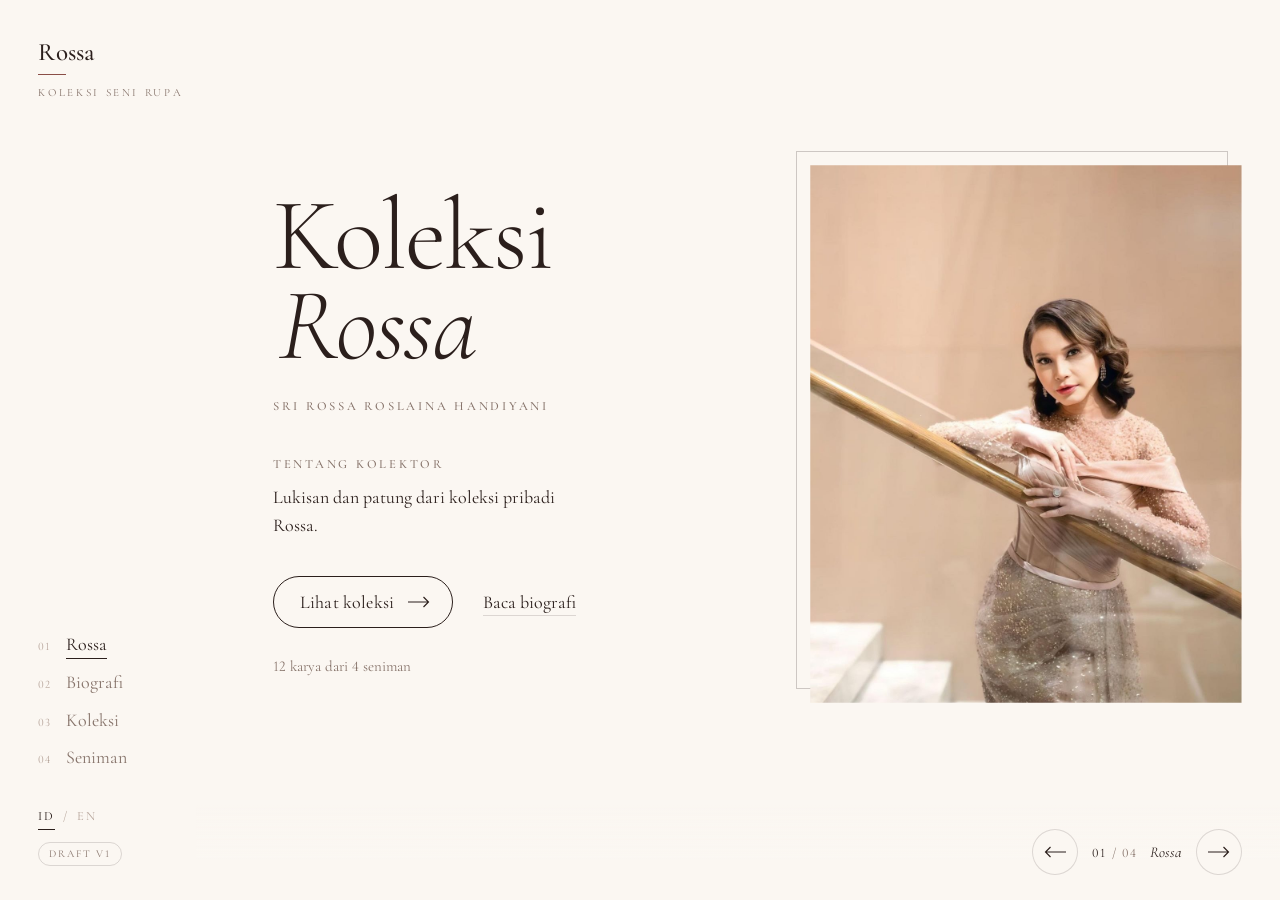
==== commit 2ab4f403: "Pasang GSAP dan animasi SplitText di judul beranda - GSAP 3.15.1 (core + SplitText) disertakan di as" ====
--- a/index.html
+++ b/index.html
@@ -20,6 +20,8 @@
   <div class="peek" id="peek" aria-hidden="true"></div>
   <noscript><p class="noscript">Aktifkan JavaScript untuk melihat katalog ini.</p></noscript>
   <script src="content.js"></script>
+  <script src="assets/vendor/gsap.min.js"></script>
+  <script src="assets/vendor/SplitText.min.js"></script>
   <script src="assets/app.js"></script>
 </body>
 </html>
--- a/assets/style.css
+++ b/assets/style.css
@@ -498,3 +498,93 @@
 @media (prefers-reduced-motion:reduce){
   *,*::before,*::after{animation-duration:.01ms!important;animation-iteration-count:1!important;transition-duration:.01ms!important;scroll-behavior:auto!important}
 }
+
+/* ---------- Tambahan brief: potret bio, liputan, cerita kolektor, foto panggung, detail karya ---------- */
+.bio-title.long{font-size:clamp(64px,7.6vw,124px);line-height:.9}
+.bio-title.long em{display:block;font-style:italic}
+.collector-portrait{margin:0;max-width:430px;width:min(430px,34vw);justify-self:end;align-self:end}
+.collector-portrait img{display:block;width:100%;height:auto;aspect-ratio:4/5;object-fit:cover;object-position:50% 18%;filter:grayscale(1) contrast(.96)}
+.collector-portrait figcaption,.stage-photo figcaption{margin-top:.65rem;font-size:.8rem;line-height:1.5;color:var(--muted)}
+.collector-portrait figcaption .link-u,.stage-photo figcaption .link-u{font-size:inherit}
+.prose .collector-story,.prose .coverage{margin-top:48px;padding-top:24px;border-top:1px solid var(--line);max-width:62ch}
+.collector-story h2{font-weight:400;font-style:italic;font-size:clamp(26px,2.2vw,34px);line-height:1.15;margin:0 0 14px}
+.coverage .label{display:block;margin-bottom:12px}
+.ms-wrap{display:grid;grid-template-columns:minmax(0,980px);gap:clamp(32px,5vw,80px);align-items:start}
+.ms-wrap:has(.stage-photo){grid-template-columns:minmax(0,1fr) minmax(220px,380px)}
+.stage-photo{margin:26px 0 0}
+.stage-photo img{display:block;width:100%;height:auto}
+.work-cnote{margin-top:26px;max-width:46ch}
+.work-cnote p{margin:8px 0 0;font-size:19px;line-height:1.6}
+.work-details{margin-top:26px}
+.wd-row{display:flex;flex-wrap:wrap;gap:10px;margin-top:10px}
+.wd-row img{display:block;width:84px;height:84px;object-fit:cover}
+.work-credit{margin-top:22px;font-size:14px;color:var(--muted)}
+@media (max-width:899px){
+  .collector-portrait{justify-self:start;width:100%;margin-top:34px}
+  .ms-wrap,.ms-wrap:has(.stage-photo){grid-template-columns:minmax(0,1fr)}
+  .stage-photo{max-width:430px}
+}
+
+/* ---------- Gerak ----------
+   Inersia dinding, ayunan lukisan, dan intensitas sorot diatur di app.js (kelas Walk).
+   Semua dimatikan untuk pengguna yang memilih "kurangi gerak". */
+.walk-track .art.hang{transform:rotate(var(--swing,0deg))}
+.walk-track .wire{transform-origin:50% 0;transform:rotate(var(--swing,0deg))}
+.walk-track .glow{opacity:calc(.3 + .7 * var(--f,1))}
+.walk-track .cap{opacity:calc(.42 + .58 * var(--f,1))}
+.walk-track .intro{translate:var(--px,0) 0}
+
+@keyframes riseIn{from{opacity:0;transform:translateY(26px)}to{opacity:1;transform:none}}
+@keyframes fadeIn{from{opacity:0}to{opacity:1}}
+@keyframes unveil{from{clip-path:inset(100% 0 0 0)}to{clip-path:inset(0 0 0 0)}}
+@keyframes hangIn{from{opacity:0;translate:0 -18px}to{opacity:1;translate:0 0}}
+@keyframes settleIn{from{opacity:0;translate:0 14px}to{opacity:1;translate:0 0}}
+
+/* beranda */
+.home-title .l1{animation:riseIn 1s var(--ease) .05s both}
+.home-title .l2{animation:riseIn 1s var(--ease) .2s both}
+/* SplitText (app.js: splitHomeTitle). Judul disembunyikan sampai huruf siap dipecah;
+   masker baris diberi ruang lebih agar ekor huruf dan miring italic tidak terpotong. */
+.home-title.is-split{visibility:hidden}
+.home-title.is-split .l1,.home-title.is-split .l2{animation:none;display:flow-root}
+.home-title .ht-line-mask{display:block;width:max-content;padding:.14em .12em .2em 0;margin:-.14em -.12em -.2em 0}
+.home-title .ht-line{display:block}
+.home-title .ht-char{display:inline-block;vertical-align:top;will-change:transform}
+.home-sub{animation:fadeIn .9s var(--ease) .45s both}
+.home-about{animation:riseIn .9s var(--ease) .55s both}
+.home-cta{animation:riseIn .9s var(--ease) .68s both}
+.home-count{animation:fadeIn .9s var(--ease) .85s both}
+.home .portrait img{animation:unveil 1.4s cubic-bezier(.65,0,.35,1) .15s both}
+.home .portrait::before{animation:fadeIn 1s var(--ease) 1.1s both}
+
+/* biografi */
+.bio-head > div > *{animation:riseIn .9s var(--ease) both}
+.bio-head > div > :nth-child(2){animation-delay:.08s}
+.bio-head > div > :nth-child(3){animation-delay:.18s}
+.bio-head > div > :nth-child(4){animation-delay:.28s}
+.bio-head .portrait img,.bio-head .collector-portrait img{animation:unveil 1.3s cubic-bezier(.65,0,.35,1) .1s both}
+
+/* halaman karya: lukisan turun ke kawatnya, patung naik ke pedestal, teks bertahap */
+.stage .art.hang{animation:hangIn 1.1s var(--ease) .1s both}
+.stage .art.sculpt{animation:settleIn 1.1s var(--ease) .15s both}
+.stage .glow{animation:fadeIn 1.6s var(--ease) .2s both}
+.work-info > *{animation:riseIn .8s var(--ease) both}
+.work-info > :nth-child(2){animation-delay:.06s}
+.work-info > :nth-child(3){animation-delay:.12s}
+.work-info > :nth-child(4){animation-delay:.18s}
+.work-info > :nth-child(5){animation-delay:.24s}
+.work-info > :nth-child(n+6){animation-delay:.3s}
+
+/* indeks: kartu muncul berurutan */
+.grid .card{animation:riseIn .7s var(--ease) both}
+.grid .card:nth-child(2){animation-delay:.04s}
+.grid .card:nth-child(3){animation-delay:.08s}
+.grid .card:nth-child(4){animation-delay:.12s}
+.grid .card:nth-child(5){animation-delay:.16s}
+.grid .card:nth-child(6){animation-delay:.2s}
+.grid .card:nth-child(n+7){animation-delay:.24s}
+
+@media (prefers-reduced-motion:reduce){
+  .walk-track .art.hang,.walk-track .wire{transform:none}
+  .walk-track .intro{translate:none}
+}
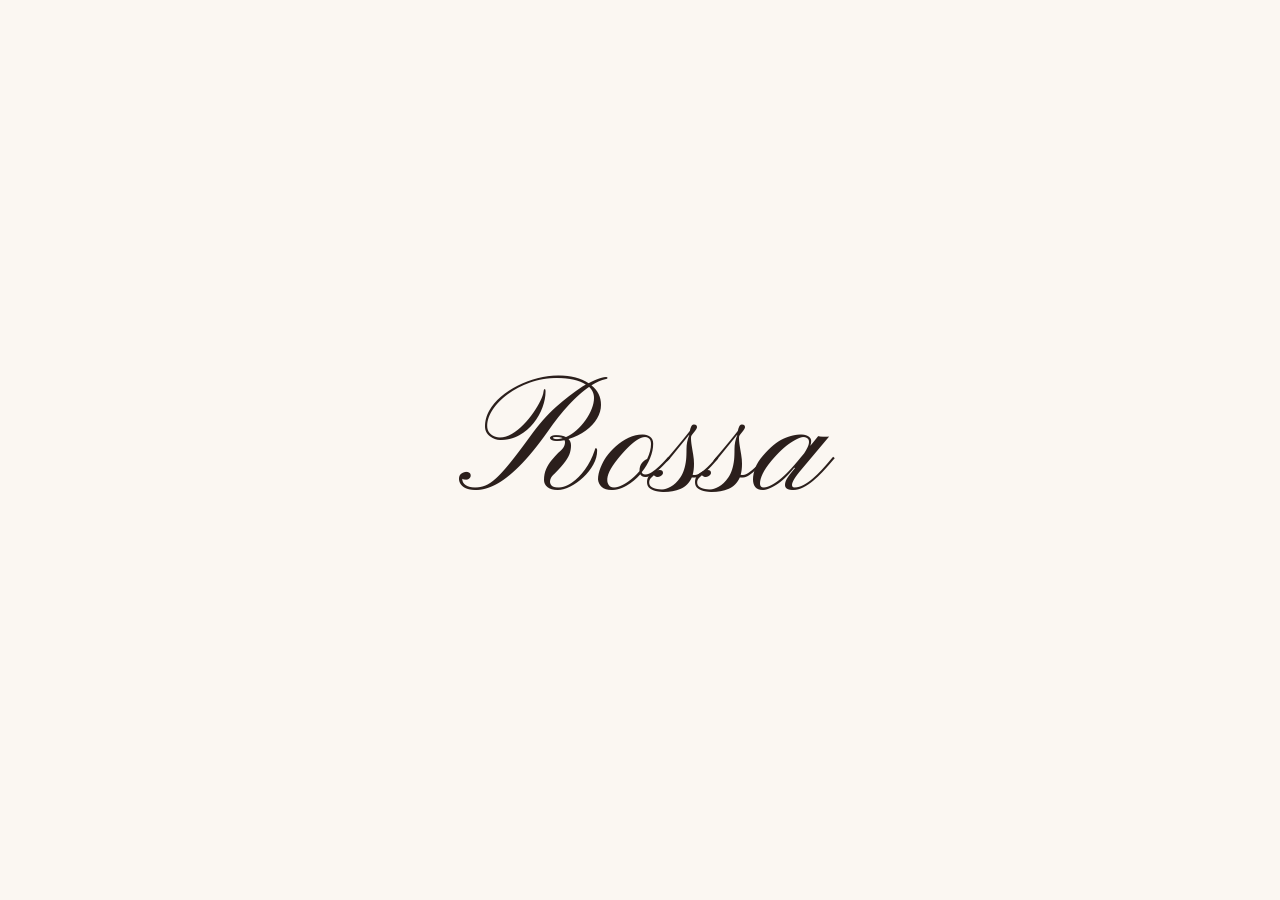
==== commit e1d086be: "Ganti animasi judul beranda dengan halaman yang "mendarat" - Setelah zoom tulisan Rossa, seluruh hal" ====
--- a/index.html
+++ b/index.html
@@ -20,8 +20,6 @@
   <div class="peek" id="peek" aria-hidden="true"></div>
   <noscript><p class="noscript">Aktifkan JavaScript untuk melihat katalog ini.</p></noscript>
   <script src="content.js"></script>
-  <script src="assets/vendor/gsap.min.js"></script>
-  <script src="assets/vendor/SplitText.min.js"></script>
   <script src="assets/app.js"></script>
 </body>
 </html>
--- a/assets/style.css
+++ b/assets/style.css
@@ -9,6 +9,9 @@
 @font-face{font-family:"Cormorant Garamond";font-style:italic;font-weight:300;font-display:swap;src:url("fonts/cormorant-garamond-latin-300-italic.woff2") format("woff2")}
 @font-face{font-family:"Cormorant Garamond";font-style:italic;font-weight:400;font-display:swap;src:url("fonts/cormorant-garamond-latin-400-italic.woff2") format("woff2")}
 @font-face{font-family:"Cormorant Garamond";font-style:italic;font-weight:500;font-display:swap;src:url("fonts/cormorant-garamond-latin-500-italic.woff2") format("woff2")}
+
+/* ---------- Huruf sambung: Pinyon Script (SIL Open Font License) ---------- */
+@font-face{font-family:"Pinyon Script";font-style:normal;font-weight:400;font-display:block;src:url("fonts/pinyon-script-latin-400-normal.woff2") format("woff2")}
 
 /* ---------- Ukuran dasar ---------- */
 :root{
@@ -26,8 +29,9 @@
    linen  : ruang lukisan, peach linen dari latar potret Rossa
    velvet : ruang patung, beludru gelap dengan aksen champagne
    stone  : abu batu, cadangan untuk kategori baru
-   olive  : hijau zaitun gelap, cadangan untuk kategori baru */
-body{
+   olive  : hijau zaitun gelap, cadangan untuk kategori baru
+   Ruang dipasang di body dan di tiap bab dinding koleksi (.walk-ch). */
+body,.walk-ch{
   --bg:#FBF7F2; --ink:#2B1F1C; --muted:#86736A; --soft:#B5A399;
   --line:rgba(43,31,28,.15); --wire:rgba(43,31,28,.34);
   --accent:#8A4E47; --glow:rgba(255,255,255,.92);
@@ -35,13 +39,13 @@
   --pill:rgba(255,255,255,.7); --pill-line:rgba(43,31,28,.13);
   --bar:#D3C5BC; --bar-on:#2B1F1C; --frame:rgba(43,31,28,.22);
 }
-body[data-room="linen"]{
+[data-room="linen"]{
   --bg:#F2E5DB; --muted:#86695E; --soft:#B99F92;
   --wire:rgba(43,31,28,.36); --glow:rgba(255,250,245,.92);
   --floor:#E6D4C7; --plinth:#FCF8F4; --plinth-shade:#EADBD0;
   --pill:rgba(255,251,247,.66); --bar:#CDB4A7;
 }
-body[data-room="velvet"]{
+[data-room="velvet"]{
   --bg:#231B1B; --ink:#F1E8E0; --muted:#AE9C92; --soft:#75655E;
   --line:rgba(241,232,224,.14); --wire:rgba(241,232,224,.26);
   --accent:#CFAE7C; --glow:rgba(255,222,190,.10);
@@ -49,12 +53,12 @@
   --pill:rgba(255,255,255,.05); --pill-line:rgba(241,232,224,.15);
   --bar:#5C4E48; --bar-on:#F1E8E0; --frame:rgba(241,232,224,.22);
 }
-body[data-room="stone"]{
+[data-room="stone"]{
   --bg:#E6E3DE; --muted:#78716B; --soft:#A9A29B;
   --accent:#6E5847; --glow:rgba(255,255,255,.8);
   --floor:#D8D3CC; --plinth:#F7F5F2; --plinth-shade:#DAD5CE; --bar:#BEB7AF;
 }
-body[data-room="olive"]{
+[data-room="olive"]{
   --bg:#2E3027; --ink:#EEEDE4; --muted:#A6A894; --soft:#686A5C;
   --line:rgba(238,237,228,.14); --wire:rgba(238,237,228,.26);
   --accent:#CBB78B; --glow:rgba(240,235,200,.08);
@@ -205,7 +209,12 @@
     mask-image:linear-gradient(to right,transparent calc(var(--side-w) - 64px),#000 calc(var(--side-w) + 28px));
   }
 }
-.walk-track{position:absolute;left:0;top:0;height:100%;display:flex;will-change:transform}
+.walk-track{position:absolute;left:0;top:0;height:100%}
+.walk-ch{position:absolute;top:0;height:100%;display:flex;will-change:transform}
+.walk.stacked .walk-ch{background:var(--bg);color:var(--ink)}
+.walk.stacked .walk-ch::before,.walk.stacked .walk-ch::after{content:"";position:absolute;top:0;bottom:0;width:100vw;background:inherit}
+.walk.stacked .walk-ch::before{right:100%}
+.walk.stacked .walk-ch::after{left:100%}
 .wi{position:relative;flex:0 0 auto;height:100%}
 .floor{
   position:absolute;left:0;right:0;bottom:0;
@@ -293,26 +302,47 @@
 .home{
   min-height:100vh;min-height:100svh;
   display:grid;grid-template-columns:minmax(0,1fr) auto;
-  grid-template-rows:1fr auto auto 1fr;
-  grid-template-areas:". portrait" "head portrait" "body portrait" ". portrait";
+  grid-template-rows:1fr auto auto auto 1fr;
+  grid-template-areas:". portrait" "head portrait" "body portrait" "cta portrait" ". portrait";
   column-gap:clamp(32px,5vw,96px);
   padding:72px var(--pad) calc(var(--dock-h) + 8px) clamp(20px,6vw,110px);
 }
 .home-head{grid-area:head}
 .home-body{grid-area:body}
 .home .portrait{grid-area:portrait;align-self:center}
-.home-title{font-weight:300;font-size:clamp(60px,min(8vw,13vh),140px);line-height:.88;letter-spacing:-.018em}
+.home-title{font-weight:300;font-size:clamp(44px,min(5.2vw,8.5vh),92px);line-height:.9;letter-spacing:-.015em}
 .home-title .l1,.home-title .l2{display:block;white-space:nowrap}
 .home-title .l2{font-style:italic;padding-left:.05em}
 .home-sub{display:block;margin-top:26px}
-.home-about{margin-top:38px;max-width:34ch}
+.home-about{margin-top:32px;max-width:46ch}
 .home-about .label{display:block;margin-bottom:10px}
-.home-about p{font-size:clamp(18px,1.35vw,21px);line-height:1.55}
+.home-about p{font-size:clamp(16px,1.12vw,18.5px);line-height:1.55}
+.home-about p + p{margin-top:.7em}
 .home-cta{display:flex;flex-wrap:wrap;align-items:center;gap:18px 30px;margin-top:36px}
 .home-count{display:block;margin-top:26px;font-size:15px;color:var(--muted);font-variant-numeric:lining-nums}
 .portrait{position:relative;margin:0;justify-self:end}
 .portrait::before{content:"";position:absolute;inset:-14px 14px 14px -14px;border:1px solid var(--frame);pointer-events:none}
 .portrait img{position:relative;height:min(calc(100svh - 200px),700px,42vw);width:auto;aspect-ratio:1080/1346;object-fit:cover}
+
+/* Layar laptop yang pendek: beranda dirapatkan agar tetap muat satu layar.
+   Bila masih tidak muat, kolom teks bisa digulir di tempat (tidak terpotong). */
+@media (min-width:900px){
+  body.one-screen .home{grid-template-rows:minmax(0,1fr) auto minmax(0,max-content) auto minmax(0,1fr)}
+  body.one-screen .home-body{min-height:0;overflow-y:auto;overscroll-behavior:contain;scrollbar-width:none}
+  body.one-screen .home-body::-webkit-scrollbar{display:none}
+}
+@media (min-width:900px) and (max-height:900px){
+  body.one-screen .home{padding-top:44px;padding-bottom:calc(var(--dock-h) - 6px)}
+  body.one-screen .home-title{font-size:clamp(40px,min(4.6vw,7.4vh),80px)}
+  body.one-screen .home-about{margin-top:20px;max-width:52ch}
+  body.one-screen .home-about .label{margin-bottom:6px}
+  body.one-screen .home-about p{font-size:clamp(15px,2.05vh,17px);line-height:1.5}
+  body.one-screen .home-about p + p{margin-top:.55em}
+  body.one-screen .home-count{margin-top:12px}
+  body.one-screen .charge{margin-top:18px}
+  body.one-screen .charge-btn{padding:10px 22px 10px 24px;font-size:17px}
+  body.one-screen .charge-cap{top:calc(100% + 9px)}
+}
 
 /* ---------- Halaman teks umum ---------- */
 .page{padding:clamp(64px,10vh,118px) var(--pad) calc(var(--dock-h) + 90px) clamp(20px,6vw,110px);max-width:1440px}
@@ -415,7 +445,70 @@
 
 /* ---------- Transisi halaman ---------- */
 main.enter{animation:pageIn .5s var(--ease) both}
+main.land{animation:landIn 1.35s cubic-bezier(.16,1,.3,1) both;transform-origin:50% 45%}
+@keyframes landIn{from{opacity:0;transform:scale(1.035)}to{opacity:1;transform:none}}
 @keyframes pageIn{from{opacity:0}to{opacity:1}}
+main.in-next{animation:slideInNext .75s var(--ease) both}
+main.in-prev{animation:slideInPrev .75s var(--ease) both}
+main.out-next{animation:slideOutNext .36s cubic-bezier(.55,0,.8,.2) both}
+main.out-prev{animation:slideOutPrev .36s cubic-bezier(.55,0,.8,.2) both}
+@keyframes slideInNext{from{opacity:0;transform:translateX(9vw)}to{opacity:1;transform:none}}
+@keyframes slideInPrev{from{opacity:0;transform:translateX(-9vw)}to{opacity:1;transform:none}}
+@keyframes slideOutNext{to{opacity:0;transform:translateX(-9vw)}}
+@keyframes slideOutPrev{to{opacity:0;transform:translateX(9vw)}}
+
+/* ---------- Pembuka situs: "Rossa" tertulis bersambung ---------- */
+.splash{position:fixed;inset:0;z-index:90;display:grid;place-items:center;overflow:hidden;background:var(--bg);transition:opacity .55s var(--ease) .62s}
+.splash.lift{opacity:0;pointer-events:none}
+.sp-word{font-family:"Pinyon Script",var(--serif);font-size:clamp(96px,13vw,210px);line-height:1.3;padding:0 .35em;color:var(--ink);opacity:0;
+  -webkit-mask-image:linear-gradient(90deg,#000 40%,transparent 60%);mask-image:linear-gradient(90deg,#000 40%,transparent 60%);
+  -webkit-mask-size:260% 100%;mask-size:260% 100%;-webkit-mask-repeat:no-repeat;mask-repeat:no-repeat;
+  -webkit-mask-position:100% 0;mask-position:100% 0}
+.splash.play .sp-word{opacity:1;animation:spWrite 1.45s cubic-bezier(.45,.05,.35,1) forwards}
+/* Setelah tertulis, kamera seolah masuk ke tulisan: nama membesar lalu
+   menghilang, dan halaman Rossa muncul dari baliknya. */
+.splash.lift .sp-word{transform:scale(24);opacity:0;will-change:transform;transition:transform 1.05s cubic-bezier(.6,0,.85,.35),opacity .35s var(--ease) .6s}
+@keyframes spWrite{from{-webkit-mask-position:100% 0;mask-position:100% 0}to{-webkit-mask-position:0 0;mask-position:0 0}}
+
+/* ---------- Teks dinding ----------
+   Keterangan karya: turun saat karyanya di tengah, naik saat ditinggalkan.
+   Teks bab ikut gulir (lihat app.js); saat Koleksi dibuka, teks bab turun masuk. */
+.walk-track .cap > *{opacity:0;transform:translateY(-24px);transition:opacity .4s var(--ease),transform .5s var(--ease),color var(--room-t)}
+.walk-track .wi.is-on .cap > *{opacity:1;transform:none;transition:opacity .7s var(--ease),transform .9s var(--ease),color var(--room-t)}
+.walk-track .wi.is-on .cap > :nth-child(2){transition-delay:.07s,.07s,0s}
+.walk-track .wi.is-on .cap > :nth-child(3){transition-delay:.14s,.14s,0s}
+.walk-track .wi.is-on .cap > :nth-child(4){transition-delay:.21s,.21s,0s}
+.walk-track .wi.is-on .cap > :nth-child(n+5){transition-delay:.28s,.28s,0s}
+.walk.held .intro{visibility:hidden}
+.walk.drop .intro > *{animation:dropIn 1s var(--ease) both}
+.walk.drop .intro > :nth-child(2){animation-delay:.08s}
+.walk.drop .intro > :nth-child(3){animation-delay:.16s}
+.walk.drop .intro > :nth-child(4){animation-delay:.24s}
+.walk.drop .intro > :nth-child(n+5){animation-delay:.32s}
+@keyframes dropIn{from{opacity:0;transform:translateY(-36px)}to{opacity:1;transform:none}}
+
+/* Dinding tertutup lembut di tepi kolom samping: karya dan teks memudar
+   saat bergeser ke bawah nama situs dan menu, tidak menumpuk. */
+@media (min-width:900px){
+  .walk-sticky{-webkit-mask-image:linear-gradient(to right,transparent calc(var(--side-w) - 70px),#000 calc(var(--side-w) + 10px));mask-image:linear-gradient(to right,transparent calc(var(--side-w) - 70px),#000 calc(var(--side-w) + 10px))}
+}
+
+/* ---------- Tombol beranda yang terisi saat digulir ---------- */
+.charge{grid-area:cta;justify-self:start;position:relative;margin-top:30px;display:inline-block}
+.charge-btn{position:relative;overflow:hidden;isolation:isolate;display:inline-flex;align-items:center;gap:14px;padding:13px 26px 13px 28px;border:1px solid var(--ink);border-radius:999px;font-size:19px;line-height:1.2;transition:color .45s var(--ease)}
+.charge-btn svg{width:20px;height:auto;flex:0 0 auto}
+.charge-btn::before{content:"";position:absolute;inset:0;z-index:-1;background:var(--ink);transform:translateY(101%);transition:transform .5s var(--ease)}
+.charge-btn:hover,.charge-btn:focus-visible{color:var(--bg)}
+.charge-btn:hover::before,.charge-btn:focus-visible::before{transform:none}
+.charge-fill{position:absolute;inset:0;z-index:-2;background:color-mix(in srgb,var(--accent) 24%,transparent);transform:scaleX(var(--gate,0));transform-origin:left}
+.charge-cap{position:absolute;left:4px;top:calc(100% + 14px);white-space:nowrap;font-size:11.5px;font-weight:500;letter-spacing:.22em;text-transform:uppercase;color:var(--muted);opacity:calc(var(--gate,0) * 6);translate:0 calc((1 - min(1, var(--gate,0) * 6)) * -6px);transition:opacity .3s var(--ease)}
+
+/* ---------- Satu layar: beranda tidak memanjang ke bawah ---------- */
+html.one-screen,body.one-screen{height:100%;overflow:hidden;overscroll-behavior:none}
+body.one-screen main{height:100vh;height:100svh;overflow:hidden}
+body.one-screen .home{min-height:0;height:100%}
+.gate-line{position:fixed;left:0;right:0;bottom:0;height:2px;background:var(--accent);transform:scaleX(0);transform-origin:left;z-index:60;pointer-events:none}
+
 
 /* ---------- Ponsel dan tablet kecil ---------- */
 @media (max-width:899px){
@@ -452,6 +545,18 @@
   .intro-hint{margin-top:26px}
 
   .home{grid-template-columns:1fr;grid-template-rows:auto;grid-template-areas:"head" "portrait" "body";gap:0;padding:28px 20px 150px}
+  body.one-screen .home{grid-template-rows:auto minmax(0,1fr) auto;grid-template-areas:"head" "body" "cta";padding:18px 20px 104px}
+  body.one-screen .home .portrait{display:none}
+  body.one-screen .home-body{min-height:0;overflow-y:auto;overscroll-behavior:contain;scrollbar-width:none}
+  body.one-screen .home-title{font-size:clamp(40px,11vw,56px)}
+  body.one-screen .home-sub{margin-top:12px}
+  body.one-screen .home-about{margin-top:18px}
+  body.one-screen .home-about .label{display:none}
+  body.one-screen .home-about p{font-size:17px;line-height:1.45}
+  body.one-screen .home-count{margin-top:10px;font-size:14px}
+  body.one-screen .charge{margin-top:14px}
+  .charge-cap{display:none}
+  body.one-screen .charge-btn{font-size:17px;padding:11px 22px 11px 24px}
   .home-title{font-size:clamp(64px,19vw,96px)}
   .home-sub{margin-top:18px}
   .home .portrait{justify-self:stretch;margin:42px 14px 10px 14px}
@@ -532,7 +637,7 @@
 .walk-track .wire{transform-origin:50% 0;transform:rotate(var(--swing,0deg))}
 .walk-track .glow{opacity:calc(.3 + .7 * var(--f,1))}
 .walk-track .cap{opacity:calc(.42 + .58 * var(--f,1))}
-.walk-track .intro{translate:var(--px,0) 0}
+.walk-track .intro{translate:var(--px,0) var(--ty,0px);opacity:var(--op,1)}
 
 @keyframes riseIn{from{opacity:0;transform:translateY(26px)}to{opacity:1;transform:none}}
 @keyframes fadeIn{from{opacity:0}to{opacity:1}}
@@ -541,21 +646,8 @@
 @keyframes settleIn{from{opacity:0;translate:0 14px}to{opacity:1;translate:0 0}}
 
 /* beranda */
-.home-title .l1{animation:riseIn 1s var(--ease) .05s both}
-.home-title .l2{animation:riseIn 1s var(--ease) .2s both}
-/* SplitText (app.js: splitHomeTitle). Judul disembunyikan sampai huruf siap dipecah;
-   masker baris diberi ruang lebih agar ekor huruf dan miring italic tidak terpotong. */
-.home-title.is-split{visibility:hidden}
-.home-title.is-split .l1,.home-title.is-split .l2{animation:none;display:flow-root}
-.home-title .ht-line-mask{display:block;width:max-content;padding:.14em .12em .2em 0;margin:-.14em -.12em -.2em 0}
-.home-title .ht-line{display:block}
-.home-title .ht-char{display:inline-block;vertical-align:top;will-change:transform}
-.home-sub{animation:fadeIn .9s var(--ease) .45s both}
-.home-about{animation:riseIn .9s var(--ease) .55s both}
-.home-cta{animation:riseIn .9s var(--ease) .68s both}
-.home-count{animation:fadeIn .9s var(--ease) .85s both}
-.home .portrait img{animation:unveil 1.4s cubic-bezier(.65,0,.35,1) .15s both}
-.home .portrait::before{animation:fadeIn 1s var(--ease) 1.1s both}
+/* Beranda tidak punya animasi per bagian. Saat situs pertama dibuka, seluruh
+   halaman "mendarat" (main.land, di bawah) meneruskan gerak zoom pembuka. */
 
 /* biografi */
 .bio-head > div > *{animation:riseIn .9s var(--ease) both}
@@ -586,5 +678,5 @@
 
 @media (prefers-reduced-motion:reduce){
   .walk-track .art.hang,.walk-track .wire{transform:none}
-  .walk-track .intro{translate:none}
-}
+  .walk-track .intro{translate:0 var(--ty,0px)}
+}
